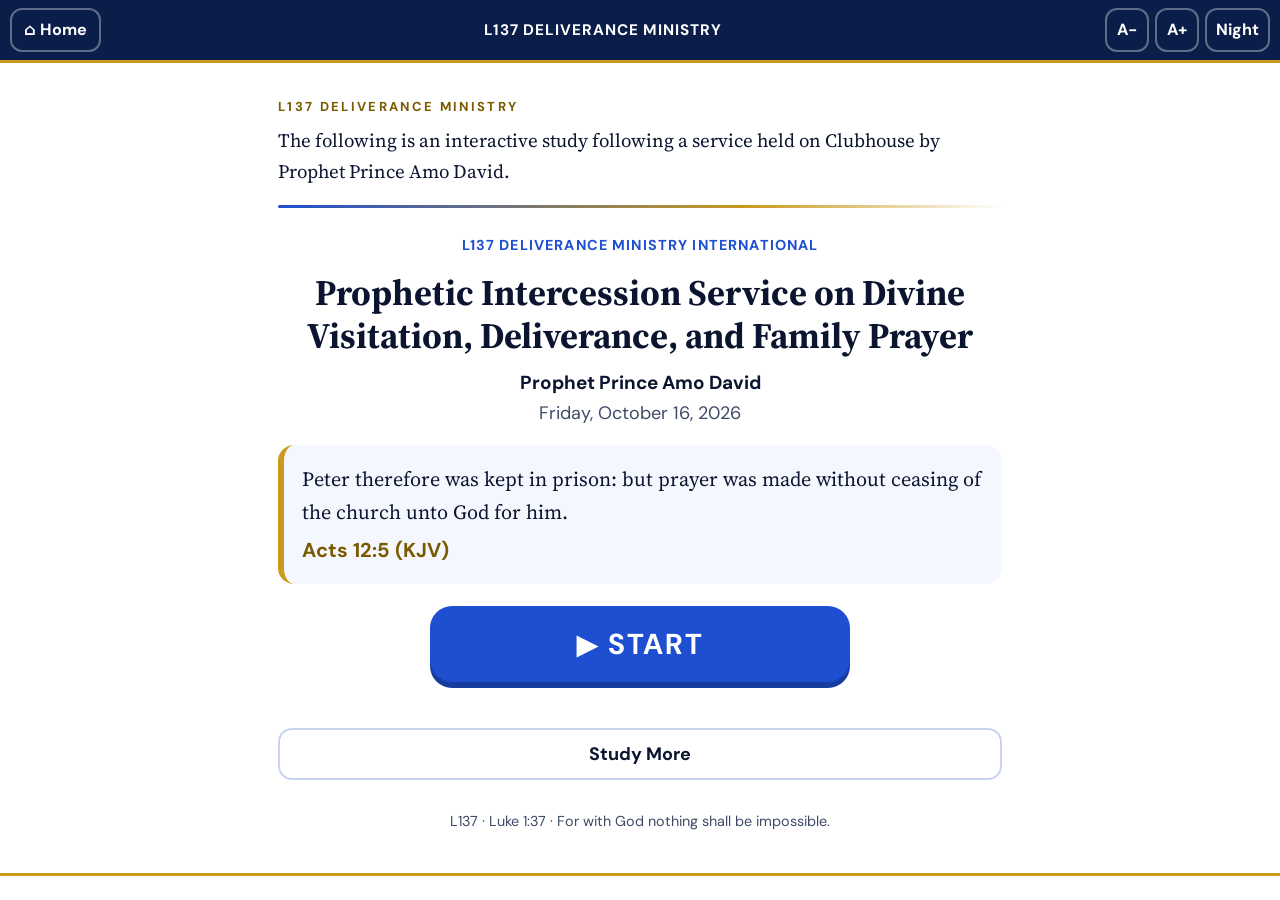
==== index.html @ cc7bac91 "Divine Visitation, Deliverance, and Family Prayer study (Oct 16, 2026)" ====
<!doctype html>
<html lang="en">
<head>
<meta charset="utf-8">
<meta name="viewport" content="width=device-width, initial-scale=1, viewport-fit=cover">
<title>Divine Visitation, Deliverance, and Family Prayer · L137</title>
<meta name="description" content="Interactive study of the October 16, 2026 prophetic intercession service by Prophet Prince Amo David: divine visitation, deliverance, and family prayer. KJV Scripture, guided audio, declarations, quizzes.">
<meta name="theme-color" content="#0B1E4A">
<link rel="preconnect" href="https://fonts.googleapis.com">
<link rel="preconnect" href="https://fonts.gstatic.com" crossorigin>
<link href="https://fonts.googleapis.com/css2?family=Source+Serif+4:opsz,wght@8..60,500;8..60,700&family=DM+Sans:wght@400;500;700&display=swap" rel="stylesheet">
<link rel="icon" href="icon.svg" type="image/svg+xml">
<link rel="stylesheet" href="style.css?v=3">
</head>
<body>
<header class="topbar" id="topbar">
  <button class="tb-btn" id="btnHome" aria-label="Home">⌂ <span>Home</span></button>
  <div class="tb-title" id="tbTitle">L137</div>
  <div class="tb-tools">
    <button class="tb-btn sm" id="btnFontDown" aria-label="Smaller text">A−</button>
    <button class="tb-btn sm" id="btnFontUp" aria-label="Larger text">A+</button>
    <button class="tb-btn sm" id="btnTheme" aria-label="Switch day or night mode">Night</button>
  </div>
</header>
<main id="app" tabindex="-1"></main>
<div class="audiobar" id="audiobar" hidden>
  <div class="ab-status" id="abStatus" aria-live="polite">Ready</div>
  <div class="ab-row">
    <button class="ab-btn" id="abBack" aria-label="Rewind one sentence">◀◀<small>Back</small></button>
    <button class="ab-btn main" id="abPlay" aria-label="Play">▶<small>Play</small></button>
    <button class="ab-btn" id="abStop" aria-label="Stop">■<small>Stop</small></button>
    <button class="ab-btn" id="abFwd" aria-label="Forward one sentence">▶▶<small>Forward</small></button>
    <button class="ab-btn" id="abRepeat" aria-label="Repeat this part">⟲<small>Repeat</small></button>
  </div>
  <div class="ab-row opts">
    <label class="ab-opt">Speed
      <select id="abRate"><option value="0.8">0.8×</option><option value="0.9">0.9×</option><option value="1" selected>1×</option><option value="1.15">1.15×</option><option value="1.3">1.3×</option></select>
    </label>
    <label class="ab-opt"><input type="checkbox" id="abAuto" checked> Hands-free</label>
    <label class="ab-opt"><input type="checkbox" id="abRepeatMode" checked> Repeat-after-me</label>
  </div>
</div>
<script src="data.js?v=3"></script>
<script src="app.js?v=3"></script>
</body>
</html>
---- style.css ----
:root{
  --navy:#0B1E4A; --royal:#1F4FD1; --royal-d:#173C9F; --gold:#C99A1E; --gold-text:#7A5A00; --gold-soft:#FFF6DA;
  --bg:#FFFFFF; --surface:#F4F7FD; --surface2:#E8EEFB; --text:#0B1530; --muted:#3E4A66; --line:#C9D4EE;
  --ok:#1B7A3A; --ok-bg:#E3F5E8; --bad:#B3261E; --bad-bg:#FBE7E5;
  --fs:18px; --serif:"Source Serif 4", Georgia, "Times New Roman", serif; --sans:"DM Sans", system-ui, -apple-system, "Segoe UI", Roboto, Arial, sans-serif;
  --radius:16px; --tap:52px;
}
html[data-theme="night"]{
  --bg:#06122E; --surface:#0E2252; --surface2:#15306E; --text:#F6F8FF; --muted:#C6D0EA; --line:#2B4688;
  --gold-text:#F4CD55; --gold-soft:#2A2A10; --royal:#7EA2FF; --royal-d:#5C86F5; --ok:#7BE59B; --ok-bg:#0F3A22; --bad:#FF9C94; --bad-bg:#45140F;
}
*{box-sizing:border-box}
html{font-size:var(--fs);-webkit-text-size-adjust:100%}
body{margin:0;background:var(--bg);color:var(--text);font-family:var(--sans);line-height:1.6;overflow-x:hidden;padding-bottom:calc(env(safe-area-inset-bottom) + 8px)}
body.has-audio{padding-bottom:180px}
h1,h2,h3{font-family:var(--serif);line-height:1.2;margin:0 0 .5em;overflow-wrap:anywhere}
h1{font-size:1.75rem} h2{font-size:1.45rem} h3{font-size:1.15rem}
p{margin:.5em 0} a{color:var(--royal)}
button,select,input,textarea{font:inherit;color:inherit}
button{cursor:pointer}
:focus-visible{outline:3px solid var(--gold);outline-offset:2px}
.wrap{max-width:760px;margin:0 auto;padding:0 18px}
main{display:block;min-height:70vh;padding:12px 0 28px}

/* top bar */
.topbar{position:sticky;top:0;z-index:20;display:flex;align-items:center;gap:8px;padding:8px 10px;padding-top:calc(env(safe-area-inset-top) + 8px);background:var(--navy);color:#fff;border-bottom:3px solid var(--gold)}
.tb-title{flex:1;min-width:0;font-weight:700;font-size:.85rem;letter-spacing:.06em;text-transform:uppercase;white-space:nowrap;overflow:hidden;text-overflow:ellipsis;text-align:center}
.tb-btn{min-height:44px;min-width:44px;padding:6px 12px;border-radius:12px;border:2px solid rgba(255,255,255,.35);background:transparent;color:#fff;font-weight:700;font-size:.9rem}
.tb-btn.sm{padding:6px 9px}
.tb-tools{display:flex;gap:6px}
@media (max-width:420px){.tb-btn span{display:none}}

/* home */
.opening{padding:22px 0 4px}
.eyebrow{font-size:.72rem;letter-spacing:.18em;text-transform:uppercase;color:var(--gold-text);font-weight:700}
.opening p{font-family:var(--serif);font-size:1.05rem;margin:.4em 0 1em}
.rule{height:3px;border-radius:3px;background:linear-gradient(90deg,var(--royal),var(--gold) 65%,transparent)}
.hero{text-align:center;padding:22px 0 10px}
.hero .ministry{font-weight:700;letter-spacing:.08em;text-transform:uppercase;font-size:.8rem;color:var(--royal)}
.hero h1{font-size:2rem;margin:.4em 0 .3em}
.hero .who{font-size:1.05rem;font-weight:700}
.hero .date{color:var(--muted)}
.verse-hero{margin:18px auto;padding:18px;border-radius:var(--radius);background:var(--surface);border-left:6px solid var(--gold);text-align:left;font-family:var(--serif);font-size:1.12rem}
.verse-hero cite{display:block;font-style:normal;font-family:var(--sans);font-weight:700;color:var(--gold-text);margin-top:6px}
.start{display:block;width:100%;max-width:420px;margin:22px auto 10px;min-height:76px;border:0;border-radius:22px;background:var(--royal);color:#fff;font-size:1.6rem;font-weight:700;letter-spacing:.06em;box-shadow:0 6px 0 var(--royal-d)}
html[data-theme="night"] .start{color:#06122E}
.start:active{transform:translateY(3px);box-shadow:0 3px 0 var(--royal-d)}
.resume{display:block;margin:4px auto;background:none;border:0;color:var(--royal);font-weight:700;text-decoration:underline;min-height:44px}
.studymore{margin:26px 0 8px}
.studymore summary{list-style:none;display:flex;justify-content:center;align-items:center;min-height:var(--tap);border:2px solid var(--line);border-radius:14px;font-weight:700;cursor:pointer}
.studymore summary::-webkit-details-marker{display:none}
.menu{display:grid;grid-template-columns:1fr 1fr;gap:10px;margin-top:12px}
.menu button{min-height:72px;padding:10px;border-radius:14px;border:2px solid var(--line);background:var(--surface);font-weight:700;text-align:left;line-height:1.25}
.menu button small{display:block;font-weight:400;color:var(--muted);font-size:.8rem;margin-top:2px}
@media (max-width:360px){.menu{grid-template-columns:1fr}}

/* guided screens */
.progress{height:8px;background:var(--surface2);border-radius:8px;overflow:hidden;margin:6px 0 4px}
.progress > i{display:block;height:100%;background:linear-gradient(90deg,var(--royal),var(--gold))}
.count{font-size:.85rem;color:var(--muted);font-weight:700}
.part-title{margin-top:8px}
.chips{display:flex;flex-wrap:wrap;gap:6px;margin:8px 0 12px}
.chip{display:inline-block;padding:4px 10px;border-radius:999px;font-size:.72rem;font-weight:700;letter-spacing:.06em;text-transform:uppercase;border:2px solid currentColor}
.chip.READ{color:var(--royal)} .chip.PRAY{color:var(--gold-text)} .chip.REPEAT{color:var(--bad)} .chip.FOLLOW{color:var(--ok)} .chip.THANKS{color:var(--royal)}
.label{font-size:.72rem;letter-spacing:.14em;text-transform:uppercase;font-weight:700;color:var(--gold-text);margin:18px 0 6px}
.box{background:var(--surface);border:1px solid var(--line);border-radius:var(--radius);padding:14px 16px;margin:10px 0}
.box.dir{border-left:6px solid var(--ok)}
.dir-item{margin:8px 0;padding-left:2px}
.dir-item .chip{margin-right:6px}
.tx{margin:0}
.tx .blk{padding:8px 10px;border-radius:10px;margin:2px -10px}
.tx .blk.now{background:var(--gold-soft);outline:2px solid var(--gold)}
.tx .who{display:block;font-size:.72rem;font-weight:700;color:var(--muted);letter-spacing:.04em}
.tx .mark{color:var(--muted);font-style:italic}
.scrip{background:var(--bg);border:2px solid var(--line);border-left:6px solid var(--royal);border-radius:var(--radius);padding:14px 16px;margin:12px 0}
.scrip h3{font-family:var(--sans);font-size:1rem;color:var(--royal);margin:0 0 6px}
.scrip p{font-family:var(--serif);font-size:1.06rem;margin:.25em 0}
.scrip sup{font-family:var(--sans);font-size:.65rem;color:var(--muted);font-weight:700;margin-right:3px}
.scrip.now{outline:3px solid var(--gold)}
.navrow{display:flex;gap:10px;margin:22px 0 6px}
.navrow button{flex:1;min-height:var(--tap);border-radius:14px;border:2px solid var(--royal);background:var(--bg);color:var(--royal);font-weight:700;font-size:1rem}
.navrow button.primary{background:var(--royal);color:#fff}
html[data-theme="night"] .navrow button.primary{color:#06122E}
.navrow button:disabled{opacity:.4}

/* declaration card */
.decl{min-height:52vh;display:flex;flex-direction:column;justify-content:center;text-align:center;padding:10px 0}
.decl .dn{font-weight:700;color:var(--muted);font-size:.9rem}
.decl .kind{display:inline-block;margin:10px auto;padding:6px 14px;border-radius:999px;background:var(--royal);color:#fff;font-weight:700;letter-spacing:.08em;text-transform:uppercase;font-size:.8rem}
html[data-theme="night"] .decl .kind{color:#06122E}
.decl .kind.Prayer{background:var(--gold);color:#1a1300}
.decl .say{font-size:.85rem;font-weight:700;letter-spacing:.12em;color:var(--bad);text-transform:uppercase;margin-top:6px}
.decl blockquote{margin:14px 0;font-family:var(--serif);font-size:1.6rem;line-height:1.35;font-weight:700}
.decl blockquote.now{color:var(--royal)}
.decl .meta{font-size:.85rem;color:var(--muted)}
.decl .reveal{margin:12px auto 0;min-height:44px;padding:6px 14px;border-radius:12px;border:2px solid var(--line);background:var(--surface);font-weight:700}
.decl .scrip{text-align:left}
.silence{height:6px;border-radius:6px;background:var(--surface2);overflow:hidden;margin:10px auto;max-width:320px}
.silence i{display:block;height:100%;width:0;background:var(--gold)}

/* lists, tabs */
.tabs{display:flex;gap:6px;margin:10px 0;flex-wrap:wrap}
.tabs button{flex:1 1 0;min-width:0;min-height:var(--tap);padding:6px 4px;border-radius:12px;border:2px solid var(--line);background:var(--surface);font-weight:700;font-size:.86rem;overflow-wrap:anywhere}
.tabs button[aria-selected="true"]{background:var(--navy);color:#fff;border-color:var(--navy)}
html[data-theme="night"] .tabs button[aria-selected="true"]{background:var(--gold);color:#1a1300;border-color:var(--gold)}
.card{background:var(--surface);border:1px solid var(--line);border-radius:var(--radius);padding:16px;margin:14px 0}
.card h3{margin-bottom:6px}
.k{background:var(--gold-soft);border-left:5px solid var(--gold);padding:8px 12px;border-radius:10px;margin:10px 0}
.k b{color:var(--gold-text)}
.q{border-left:4px solid var(--royal);padding:6px 12px;margin:10px 0;font-family:var(--serif)}
.q cite{display:block;font-family:var(--sans);font-style:normal;font-size:.8rem;color:var(--muted);font-weight:700}
.word{display:flex;gap:10px;align-items:baseline;flex-wrap:wrap}
.word .num{font-weight:700;color:var(--royal)}
.word .tr{font-family:var(--serif);font-size:1.25rem;font-weight:700}
.src{font-size:.82rem;color:var(--muted)}
.btn{display:inline-flex;align-items:center;justify-content:center;gap:6px;min-height:46px;padding:8px 14px;border-radius:12px;border:2px solid var(--royal);background:var(--bg);color:var(--royal);font-weight:700;margin:4px 6px 4px 0}
.btn.solid{background:var(--royal);color:#fff}
html[data-theme="night"] .btn.solid{color:#06122E}
.list{list-style:none;padding:0;margin:0}
.list li{margin:8px 0}
.list button.row{display:block;width:100%;text-align:left;min-height:var(--tap);padding:10px 14px;border-radius:12px;border:1px solid var(--line);background:var(--surface);line-height:1.4}
.list .row small{display:block;color:var(--muted);font-size:.78rem}
.tap-reveal{display:block;width:100%;text-align:left;border:2px dashed var(--line);background:var(--bg);border-radius:12px;padding:12px 14px;min-height:var(--tap);font-weight:700;color:var(--royal)}

/* quiz */
.opt{display:block;width:100%;text-align:left;min-height:var(--tap);margin:8px 0;padding:12px 14px;border-radius:12px;border:2px solid var(--line);background:var(--bg);font-size:1rem;line-height:1.35}
.opt.correct{border-color:var(--ok);background:var(--ok-bg);color:var(--text)}
.opt.wrong{border-color:var(--bad);background:var(--bad-bg);color:var(--text)}
.fb{border-radius:12px;padding:12px 14px;margin:10px 0;font-weight:500}
.fb.good{background:var(--ok-bg);border:2px solid var(--ok)}
.fb.bad{background:var(--bad-bg);border:2px solid var(--bad)}
.score{font-size:2.6rem;font-family:var(--serif);font-weight:700;text-align:center;color:var(--royal)}

/* memory */
.mem{min-height:40vh;display:flex;flex-direction:column;justify-content:center}
.mem .text{font-family:var(--serif);font-size:1.4rem;line-height:1.45}
.mem .blank{display:inline-block;min-width:2.2em;border-bottom:3px solid var(--gold);color:transparent;cursor:pointer;user-select:none}
.mem .blank.show{color:var(--royal);border-color:transparent}

/* family */
.field{margin:10px 0}
.field label{display:block;font-weight:700;margin-bottom:4px}
.field input{width:100%;min-height:var(--tap);padding:10px 12px;border-radius:12px;border:2px solid var(--line);background:var(--bg);font-size:1rem}
.note{font-size:.88rem;color:var(--muted)}
.tag{display:inline-block;font-size:.7rem;font-weight:700;letter-spacing:.1em;text-transform:uppercase;color:var(--gold-text);border:1px solid var(--gold);padding:2px 8px;border-radius:999px}

/* transcript */
.search{width:100%;min-height:var(--tap);padding:10px 14px;border-radius:12px;border:2px solid var(--line);background:var(--bg);font-size:1rem}
mark{background:var(--gold);color:#1a1300;border-radius:3px}
.secthead{margin-top:26px;padding-top:10px;border-top:2px solid var(--line)}

/* audio bar */
.audiobar{position:fixed;left:0;right:0;bottom:0;z-index:30;background:var(--navy);color:#fff;padding:8px 10px calc(env(safe-area-inset-bottom) + 8px);border-top:3px solid var(--gold);box-shadow:0 -6px 20px rgba(0,0,0,.25)}
.ab-status{text-align:center;font-size:.82rem;font-weight:700;min-height:1.3em;white-space:nowrap;overflow:hidden;text-overflow:ellipsis;max-width:760px;margin:0 auto}
.ab-row{display:flex;justify-content:center;gap:6px;max-width:760px;margin:6px auto 0}
.ab-btn{flex:1;max-width:120px;min-height:52px;border-radius:14px;border:2px solid rgba(255,255,255,.4);background:transparent;color:#fff;font-weight:700;font-size:1rem;display:flex;flex-direction:column;align-items:center;justify-content:center;line-height:1.1}
.ab-btn small{font-size:.68rem;font-weight:700;margin-top:3px;letter-spacing:.04em}
.ab-btn.main{background:var(--gold);color:#1a1300;border-color:var(--gold)}
.ab-row.opts{flex-wrap:nowrap;gap:10px;font-size:.78rem;justify-content:center}
.ab-opt{display:flex;align-items:center;gap:6px;min-height:36px}
.ab-opt input{width:22px;height:22px;accent-color:var(--gold)}
.ab-opt select{background:#fff;color:#0B1530;border-radius:8px;border:0;padding:4px 6px;min-height:34px}
.footer{margin:30px 0 10px;text-align:center;font-size:.8rem;color:var(--muted)}

@media print{
  .topbar,.audiobar,.navrow,.btn,.start,.studymore,.search{display:none!important}
  body{padding:0;background:#fff;color:#000}
  .scrip,.box,.card{break-inside:avoid}
}
@media (max-width:480px){
  .opening{padding-top:14px}.opening p{font-size:.95rem;margin:.3em 0 .7em}
  .hero{padding-top:12px}.hero h1{font-size:1.5rem}.verse-hero{font-size:1rem;padding:12px 14px;margin:12px auto}
  .start{margin-top:14px;min-height:68px}
}
.br{color:var(--muted);font-weight:500;font-size:.85em}
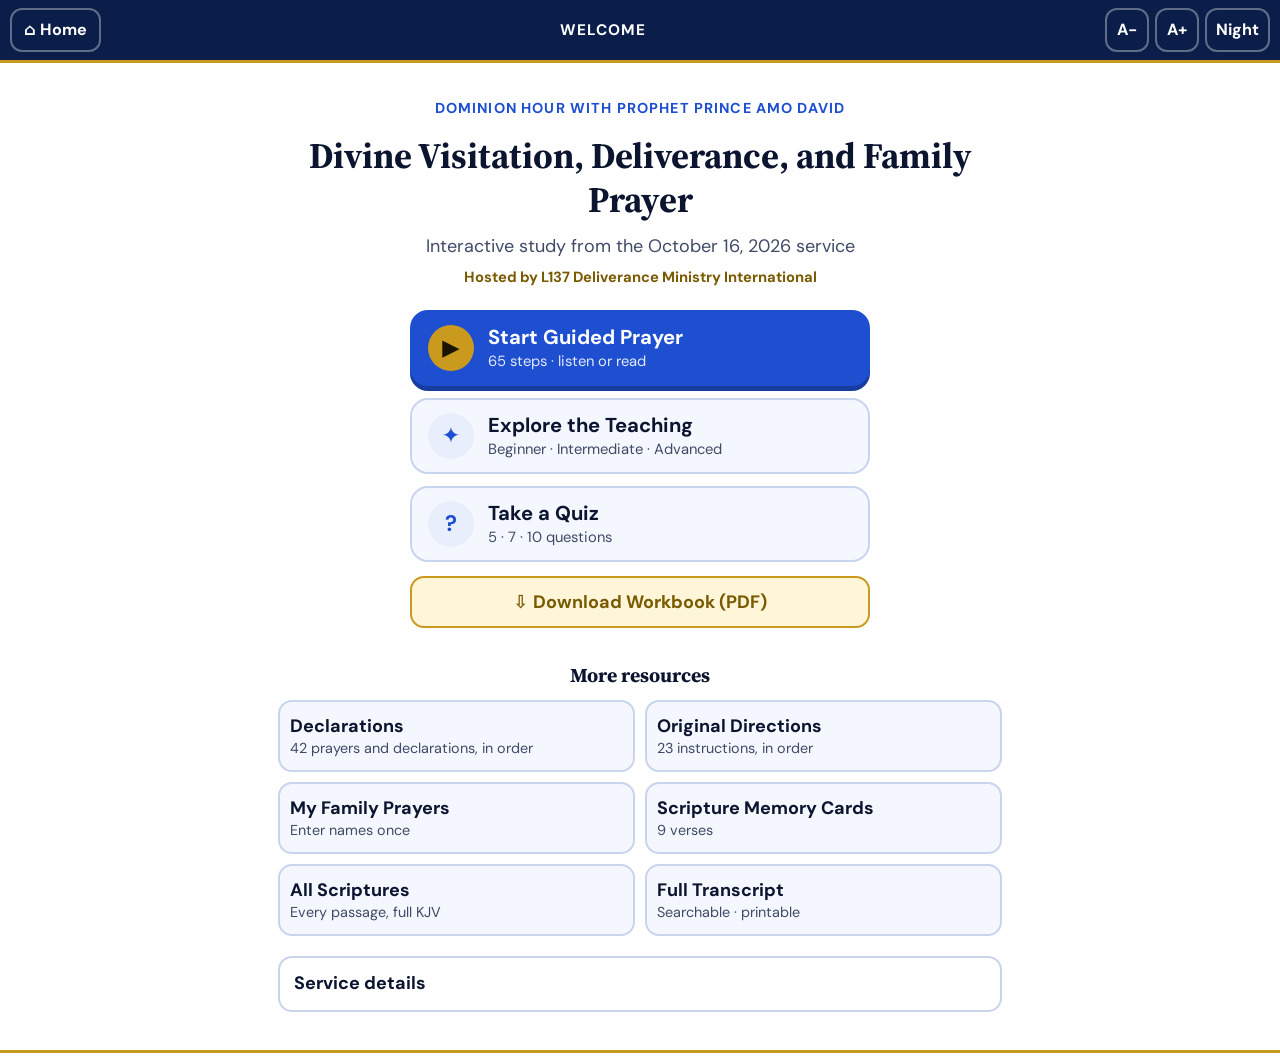
==== commit 7e2ab8d1: "Dominion Hour branding, recorded narration, simplified opening, playback controls, stronger quizzes," ====
--- a/index.html
+++ b/index.html
@@ -3,19 +3,19 @@
 <head>
 <meta charset="utf-8">
 <meta name="viewport" content="width=device-width, initial-scale=1, viewport-fit=cover">
-<title>Divine Visitation, Deliverance, and Family Prayer · L137</title>
-<meta name="description" content="Interactive study of the October 16, 2026 prophetic intercession service by Prophet Prince Amo David: divine visitation, deliverance, and family prayer. KJV Scripture, guided audio, declarations, quizzes.">
+<title>Divine Visitation, Deliverance, and Family Prayer · Dominion Hour with Prophet Prince Amo David</title>
+<meta name="description" content="Dominion Hour with Prophet Prince Amo David. Interactive study of the October 16, 2026 prophetic intercession service, hosted by L137 Deliverance Ministry International: divine visitation, deliverance, and family prayer. KJV Scripture, guided audio, declarations, quizzes.">
 <meta name="theme-color" content="#0B1E4A">
 <link rel="preconnect" href="https://fonts.googleapis.com">
 <link rel="preconnect" href="https://fonts.gstatic.com" crossorigin>
 <link href="https://fonts.googleapis.com/css2?family=Source+Serif+4:opsz,wght@8..60,500;8..60,700&family=DM+Sans:wght@400;500;700&display=swap" rel="stylesheet">
 <link rel="icon" href="icon.svg" type="image/svg+xml">
-<link rel="stylesheet" href="style.css?v=3">
+<link rel="stylesheet" href="style.css?v=4">
 </head>
 <body>
 <header class="topbar" id="topbar">
   <button class="tb-btn" id="btnHome" aria-label="Home">⌂ <span>Home</span></button>
-  <div class="tb-title" id="tbTitle">L137</div>
+  <div class="tb-title" id="tbTitle">Welcome</div>
   <div class="tb-tools">
     <button class="tb-btn sm" id="btnFontDown" aria-label="Smaller text">A−</button>
     <button class="tb-btn sm" id="btnFontUp" aria-label="Larger text">A+</button>
@@ -26,21 +26,25 @@
 <div class="audiobar" id="audiobar" hidden>
   <div class="ab-status" id="abStatus" aria-live="polite">Ready</div>
   <div class="ab-row">
-    <button class="ab-btn" id="abBack" aria-label="Rewind one sentence">◀◀<small>Back</small></button>
-    <button class="ab-btn main" id="abPlay" aria-label="Play">▶<small>Play</small></button>
+    <button class="ab-btn" id="abBack" aria-label="Back one part">◀◀<small>Back</small></button>
     <button class="ab-btn" id="abStop" aria-label="Stop">■<small>Stop</small></button>
-    <button class="ab-btn" id="abFwd" aria-label="Forward one sentence">▶▶<small>Forward</small></button>
-    <button class="ab-btn" id="abRepeat" aria-label="Repeat this part">⟲<small>Repeat</small></button>
+    <button class="ab-main" id="abPlay" aria-label="Play">
+      <svg class="ring" viewBox="0 0 64 64" aria-hidden="true"><circle class="trk" cx="32" cy="32" r="29"/><circle class="bar" id="abRing" cx="32" cy="32" r="29"/></svg>
+      <span class="ab-in"><span id="abIcon">▶</span><small id="abLbl">Play</small></span>
+    </button>
+    <button class="ab-btn" id="abFwd" aria-label="Forward one part">▶▶<small>Forward</small></button>
+    <button class="ab-btn" id="abRepeat" aria-label="Replay this step">⟲<small>Replay</small></button>
   </div>
   <div class="ab-row opts">
     <label class="ab-opt">Speed
       <select id="abRate"><option value="0.8">0.8×</option><option value="0.9">0.9×</option><option value="1" selected>1×</option><option value="1.15">1.15×</option><option value="1.3">1.3×</option></select>
     </label>
-    <label class="ab-opt"><input type="checkbox" id="abAuto" checked> Hands-free</label>
-    <label class="ab-opt"><input type="checkbox" id="abRepeatMode" checked> Repeat-after-me</label>
+    <label class="ab-opt"><input type="checkbox" id="abAuto"> Auto-advance</label>
+    <label class="ab-opt"><input type="checkbox" id="abRepeatMode" checked> Repeat pauses</label>
   </div>
 </div>
-<script src="data.js?v=3"></script>
-<script src="app.js?v=3"></script>
+<script src="data.js?v=4"></script>
+<script src="audio.js?v=4"></script>
+<script src="app.js?v=4"></script>
 </body>
 </html>
--- a/style.css
+++ b/style.css
@@ -84,13 +84,13 @@
 .navrow button:disabled{opacity:.4}
 
 /* declaration card */
-.decl{min-height:52vh;display:flex;flex-direction:column;justify-content:center;text-align:center;padding:10px 0}
+.decl{display:flex;flex-direction:column;text-align:center;padding:14px 0 4px}
 .decl .dn{font-weight:700;color:var(--muted);font-size:.9rem}
 .decl .kind{display:inline-block;margin:10px auto;padding:6px 14px;border-radius:999px;background:var(--royal);color:#fff;font-weight:700;letter-spacing:.08em;text-transform:uppercase;font-size:.8rem}
 html[data-theme="night"] .decl .kind{color:#06122E}
 .decl .kind.Prayer{background:var(--gold);color:#1a1300}
 .decl .say{font-size:.85rem;font-weight:700;letter-spacing:.12em;color:var(--bad);text-transform:uppercase;margin-top:6px}
-.decl blockquote{margin:14px 0;font-family:var(--serif);font-size:1.6rem;line-height:1.35;font-weight:700}
+.decl blockquote{margin:10px 0 12px;font-family:var(--serif);font-size:1.6rem;line-height:1.35;font-weight:700}
 .decl blockquote.now{color:var(--royal)}
 .decl .meta{font-size:.85rem;color:var(--muted)}
 .decl .reveal{margin:12px auto 0;min-height:44px;padding:6px 14px;border-radius:12px;border:2px solid var(--line);background:var(--surface);font-weight:700}
@@ -173,3 +173,62 @@
   .start{margin-top:14px;min-height:68px}
 }
 .br{color:var(--muted);font-weight:500;font-size:.85em}
+
+/* v4: opening page */
+.hero .sub{color:var(--muted);font-size:1rem;margin-top:2px}
+.hero .host{font-size:.82rem;color:var(--gold-text);font-weight:700;margin-top:6px}
+.three{display:grid;gap:12px;margin:20px auto 8px;max-width:460px}
+.big{display:flex;align-items:center;gap:14px;width:100%;min-height:76px;padding:12px 16px;border-radius:18px;border:2px solid var(--line);background:var(--surface);text-align:left;line-height:1.25}
+.big .ic{flex:0 0 46px;height:46px;border-radius:50%;display:flex;align-items:center;justify-content:center;font-size:1.25rem;font-weight:700;background:var(--surface2);color:var(--royal)}
+.big b{display:block;font-size:1.12rem}
+.big small{display:block;color:var(--muted);font-size:.82rem;margin-top:2px}
+.big.b1{background:var(--royal);border-color:var(--royal);color:#fff;box-shadow:0 5px 0 var(--royal-d)}
+.big.b1 small{color:rgba(255,255,255,.88)}
+.big.b1 .ic{background:var(--gold);color:#1a1300}
+html[data-theme="night"] .big.b1{color:#06122E}
+html[data-theme="night"] .big.b1 small{color:#0B1E4A}
+.big:active{transform:translateY(2px)}
+.resume-line{font-size:.88rem;color:var(--muted);margin:6px 0 0}
+.pdfbtn{display:flex;align-items:center;justify-content:center;max-width:460px;margin:14px auto 0;min-height:var(--tap);border-radius:14px;border:2px solid var(--gold);background:var(--gold-soft);color:var(--gold-text);font-weight:700;text-decoration:none}
+.morehead{font-size:1.1rem;margin:26px 0 0;text-align:center}
+.svc{margin:20px 0 8px;border:2px solid var(--line);border-radius:14px;padding:0 14px}
+.svc summary{min-height:var(--tap);display:flex;align-items:center;font-weight:700;cursor:pointer}
+.svc dl{margin:0 0 10px} .svc dt{font-size:.78rem;font-weight:700;color:var(--muted);text-transform:uppercase;letter-spacing:.06em;margin-top:10px} .svc dd{margin:2px 0 0}
+.linkbtn{background:none;border:0;color:var(--royal);font-weight:700;text-decoration:underline;min-height:44px;padding:0}
+.center{text-align:center}
+/* setup */
+.setup-h{margin-top:14px}
+.choice{display:grid;gap:12px;margin:16px 0}
+.choice-btn{min-height:84px;border-radius:18px;border:0;background:var(--royal);color:#fff;text-align:left;padding:14px 18px;box-shadow:0 5px 0 var(--royal-d)}
+.choice-btn b{display:block;font-size:1.25rem}.choice-btn small{display:block;font-size:.88rem;opacity:.92}
+.choice-btn.alt{background:var(--surface);color:var(--text);border:2px solid var(--line);box-shadow:none}
+html[data-theme="night"] .choice-btn:not(.alt){color:#06122E}
+.opts-card{padding:14px 16px}
+.opt-row{display:flex;gap:12px;align-items:flex-start;padding:10px 0;border-top:1px solid var(--line)}
+.opt-row:first-of-type{border-top:0}
+.opt-row input{width:24px;height:24px;flex:0 0 24px;margin-top:2px;accent-color:var(--royal)}
+.opt-row small{display:block;color:var(--muted);font-size:.85rem}
+.opt-row.sel{align-items:center;justify-content:space-between;font-weight:700}
+.opt-row.sel select{min-height:40px;border-radius:10px;border:2px solid var(--line);background:var(--surface);padding:4px 8px}
+.opt-row.inline{display:inline-flex;border:0;padding:4px 0}
+.resume-note{background:var(--gold-soft);border-radius:12px;padding:10px 14px}
+/* guided header */
+.stephead{display:flex;align-items:center;justify-content:space-between;gap:10px;margin-top:8px}
+.stepnum{font-family:var(--serif);font-size:1.35rem;font-weight:700;line-height:1.2}
+.stepsec{font-size:.85rem;color:var(--muted);font-weight:700;line-height:1.3}
+.startover{flex:0 0 auto;min-height:44px;padding:6px 12px;border-radius:12px;border:2px solid var(--line);background:var(--surface);font-weight:700;font-size:.85rem}
+.guide .navrow{margin-top:12px}
+.navrow.bottom{margin-top:18px}
+/* audio bar with ring */
+.ab-row{align-items:center}
+.ab-main{position:relative;flex:0 0 74px;width:74px;height:74px;border:0;border-radius:50%;background:var(--gold);color:#1a1300;padding:0}
+.ab-main .ring{position:absolute;inset:0;width:100%;height:100%;transform:rotate(-90deg)}
+.ab-main .ring circle{fill:none;stroke-width:5}
+.ab-main .ring .trk{stroke:rgba(26,19,0,.22)}
+.ab-main .ring .bar{stroke:#0B1E4A;stroke-linecap:round;stroke-dasharray:182.21;stroke-dashoffset:182.21;transition:stroke-dashoffset .25s linear}
+.ab-in{position:relative;display:flex;flex-direction:column;align-items:center;justify-content:center;height:100%;font-weight:700;font-size:1.25rem;line-height:1}
+.ab-in small{font-size:.66rem;margin-top:3px;letter-spacing:.04em}
+.ab-btn{max-width:90px}
+body.has-audio{padding-bottom:200px}
+.ab-row.opts{gap:12px;font-size:.74rem}.ab-opt{white-space:nowrap;gap:5px}
+.stepsec{font-size:.92rem;color:var(--text)}
